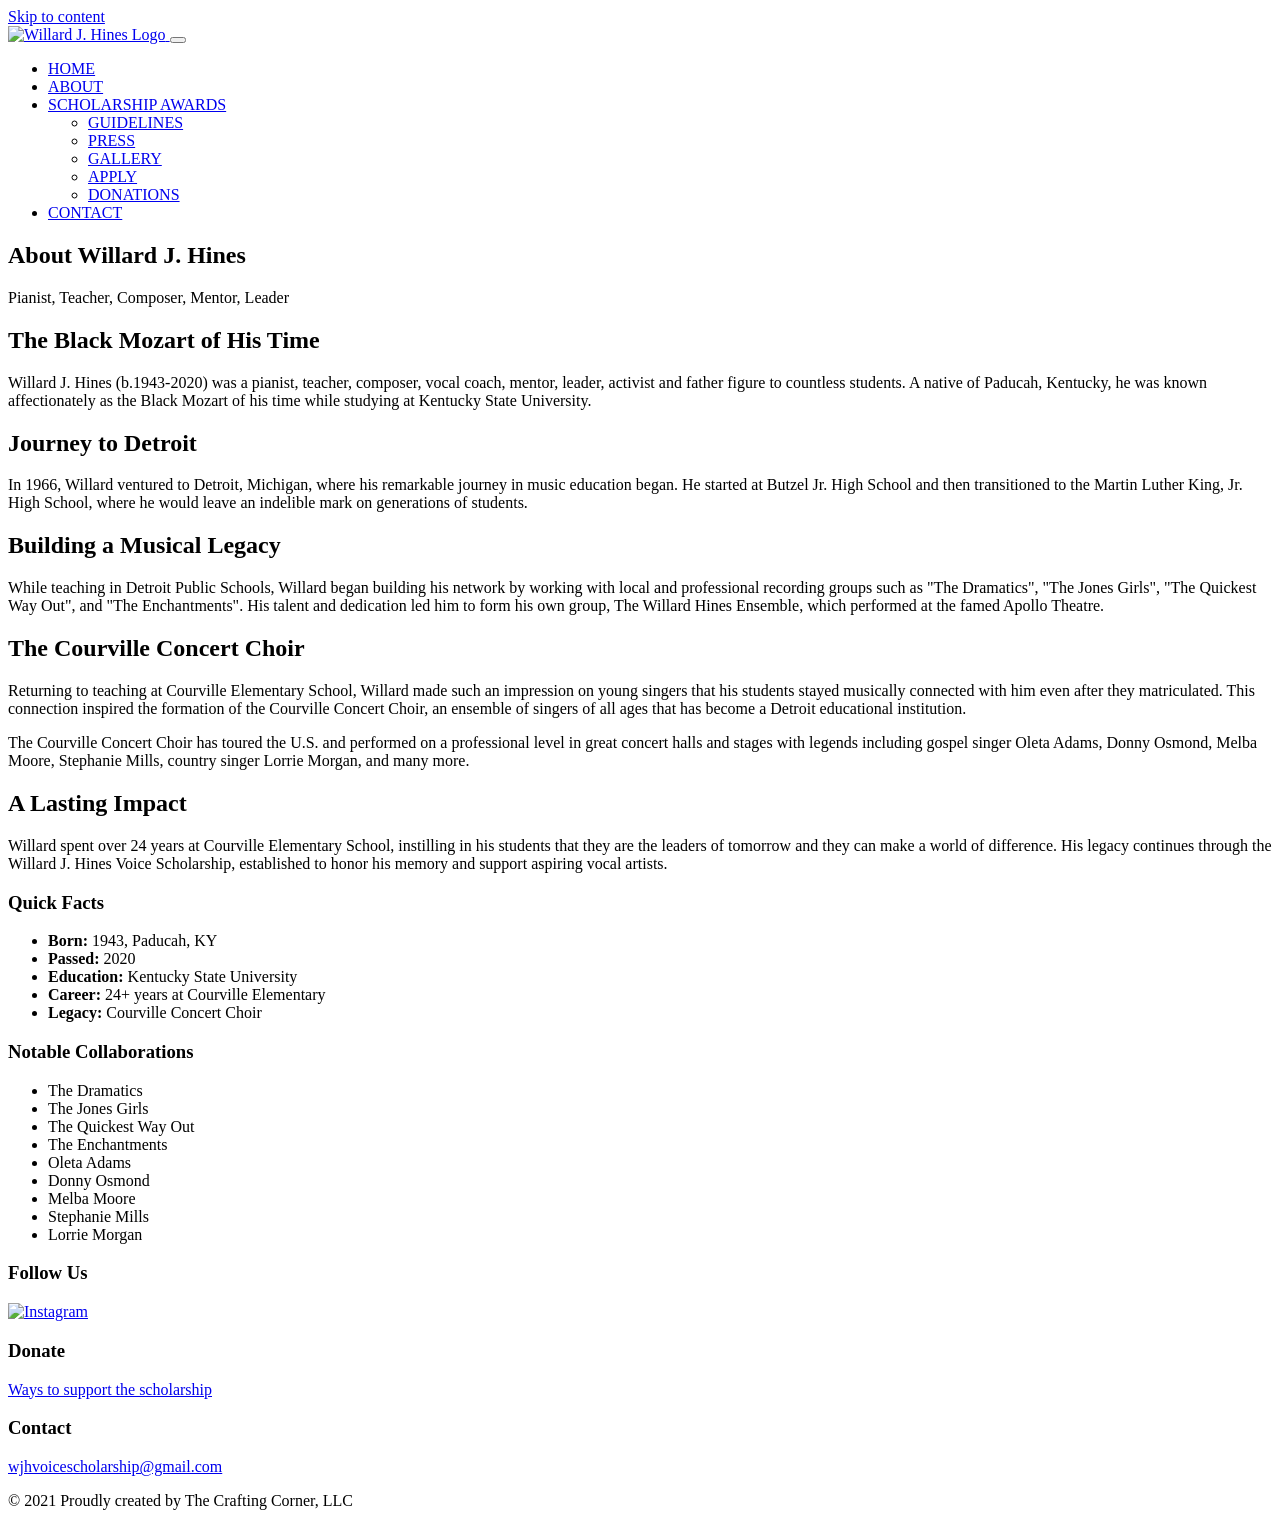
==== about.html @ 6c173ecb "Add files via upload" ====
<!DOCTYPE html>
<html lang="en">
<head>
    <meta charset="UTF-8">
    <meta name="viewport" content="width=device-width, initial-scale=1.0">
    <title>About | Willard J. Hines</title>
<meta name="description" content="Explore the life and legacy of Willard J. Hines and the Voice Scholarship supporting aspiring vocal artists.">
    <link rel="stylesheet" href="css/styles.css">
<link rel="stylesheet" href="css/pages.css">
    <link rel="preconnect" href="https://fonts.googleapis.com">
    <link rel="preconnect" href="https://fonts.gstatic.com" crossorigin>
    <link href="https://fonts.googleapis.com/css2?family=Cormorant+Garamond:wght@300;400;600;700&family=Montserrat:wght@300;400;500;600&display=swap" rel="stylesheet">
</head>
<body>
<a class="skip-link" href="#main-content">Skip to content</a>
    <nav class="main-nav">
        <div class="nav-container">
            <a href="index.html" class="logo">
                <img src="images/WJH_Logo.png" alt="Willard J. Hines Logo">
            </a>
            <button class="nav-toggle" aria-label="Toggle navigation" aria-expanded="false" aria-controls="nav-menu">
                <span></span>
                <span></span>
                <span></span>
            </button>
            <ul class="nav-menu" id="nav-menu">
                <li><a href="index.html">HOME</a></li>
                <li><a href="about.html" class="active">ABOUT</a></li>
                <li class="dropdown">
                    <a href="scholarship-awards.html">SCHOLARSHIP AWARDS</a>
                    <ul class="dropdown-menu">
                        <li><a href="guidelines.html">GUIDELINES</a></li>
                        <li><a href="press.html">PRESS</a></li>
                        <li><a href="gallery.html">GALLERY</a></li>
                        <li><a href="apply.html">APPLY</a></li>
                        <li><a href="donations.html">DONATIONS</a></li>
                    </ul>
                </li>
                <li><a href="contact.html">CONTACT</a></li>
            </ul>
        </div>
    </nav>

    <main id="main-content">
        <section class="page-header">
            <div class="container">
                <h1>About Willard J. Hines</h1>
                <p class="subtitle">Pianist, Teacher, Composer, Mentor, Leader</p>
            </div>
        </section>

        <section class="about-content">
            <div class="container">
                <div class="content-grid">
                    <div class="content-text">
                        <h2>The Black Mozart of His Time</h2>
                        <p>Willard J. Hines (b.1943-2020) was a pianist, teacher, composer, vocal coach, mentor, leader, activist and father figure to countless students. A native of Paducah, Kentucky, he was known affectionately as the Black Mozart of his time while studying at Kentucky State University.</p>
                        
                        <h2>Journey to Detroit</h2>
                        <p>In 1966, Willard ventured to Detroit, Michigan, where his remarkable journey in music education began. He started at Butzel Jr. High School and then transitioned to the Martin Luther King, Jr. High School, where he would leave an indelible mark on generations of students.</p>
                        
                        <h2>Building a Musical Legacy</h2>
                        <p>While teaching in Detroit Public Schools, Willard began building his network by working with local and professional recording groups such as "The Dramatics", "The Jones Girls", "The Quickest Way Out", and "The Enchantments". His talent and dedication led him to form his own group, The Willard Hines Ensemble, which performed at the famed Apollo Theatre.</p>
                        
                        <h2>The Courville Concert Choir</h2>
                        <p>Returning to teaching at Courville Elementary School, Willard made such an impression on young singers that his students stayed musically connected with him even after they matriculated. This connection inspired the formation of the Courville Concert Choir, an ensemble of singers of all ages that has become a Detroit educational institution.</p>
                        
                        <p>The Courville Concert Choir has toured the U.S. and performed on a professional level in great concert halls and stages with legends including gospel singer Oleta Adams, Donny Osmond, Melba Moore, Stephanie Mills, country singer Lorrie Morgan, and many more.</p>
                        
                        <h2>A Lasting Impact</h2>
                        <p>Willard spent over 24 years at Courville Elementary School, instilling in his students that they are the leaders of tomorrow and they can make a world of difference. His legacy continues through the Willard J. Hines Voice Scholarship, established to honor his memory and support aspiring vocal artists.</p>
                    </div>
                    
                    <div class="content-sidebar">
                        <div class="info-box">
                            <h3>Quick Facts</h3>
                            <ul>
                                <li><strong>Born:</strong> 1943, Paducah, KY</li>
                                <li><strong>Passed:</strong> 2020</li>
                                <li><strong>Education:</strong> Kentucky State University</li>
                                <li><strong>Career:</strong> 24+ years at Courville Elementary</li>
                                <li><strong>Legacy:</strong> Courville Concert Choir</li>
                            </ul>
                        </div>
                        
                        <div class="info-box">
                            <h3>Notable Collaborations</h3>
                            <ul>
                                <li>The Dramatics</li>
                                <li>The Jones Girls</li>
                                <li>The Quickest Way Out</li>
                                <li>The Enchantments</li>
                                <li>Oleta Adams</li>
                                <li>Donny Osmond</li>
                                <li>Melba Moore</li>
                                <li>Stephanie Mills</li>
                                <li>Lorrie Morgan</li>
                            </ul>
                        </div>
                    </div>
                </div>
            </div>
        </section>
    </main>

    <footer class="main-footer">
        <div class="footer-container">
            <div class="footer-column">
                <h3>Follow Us</h3>
                <div class="social-links">
                    <a href="https://www.instagram.com/wjh_scholarshipfund/" target="_blank" rel="noopener" aria-label="Instagram">
                        <img src="images/instagram.svg" alt="Instagram">
                    </a>
                </div>
            </div>
            
            <div class="footer-column">
                <h3>Donate</h3>
                <p><a href="donations.html">Ways to support the scholarship</a></p>
            </div>
            
            <div class="footer-column">
                <h3>Contact</h3>
                <p><a href="mailto:wjhvoicescholarship@gmail.com">wjhvoicescholarship@gmail.com</a></p>
            </div>
        </div>
        
        <div class="footer-bottom">
            <p>&copy; 2021 Proudly created by The Crafting Corner, LLC</p>
        </div>
    </footer>

    <script src="js/main.js"></script>
</body>
</html>
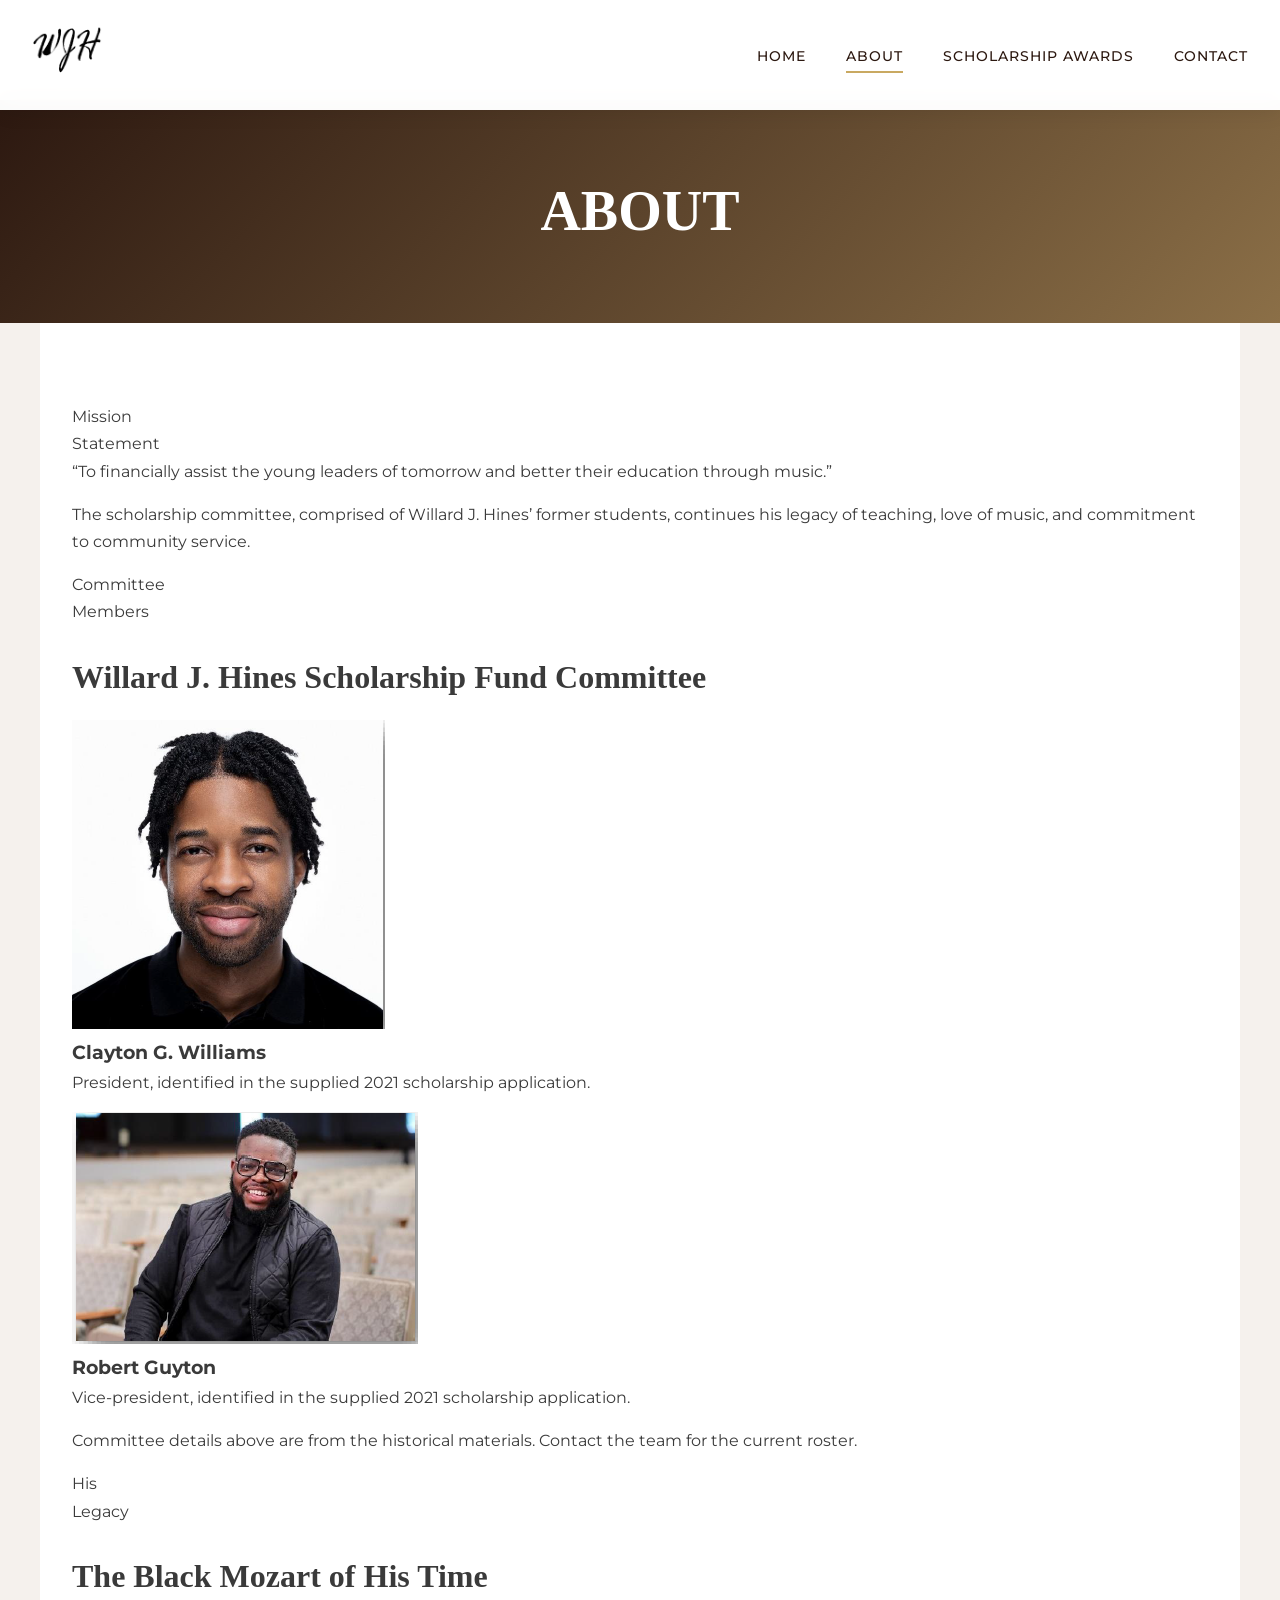
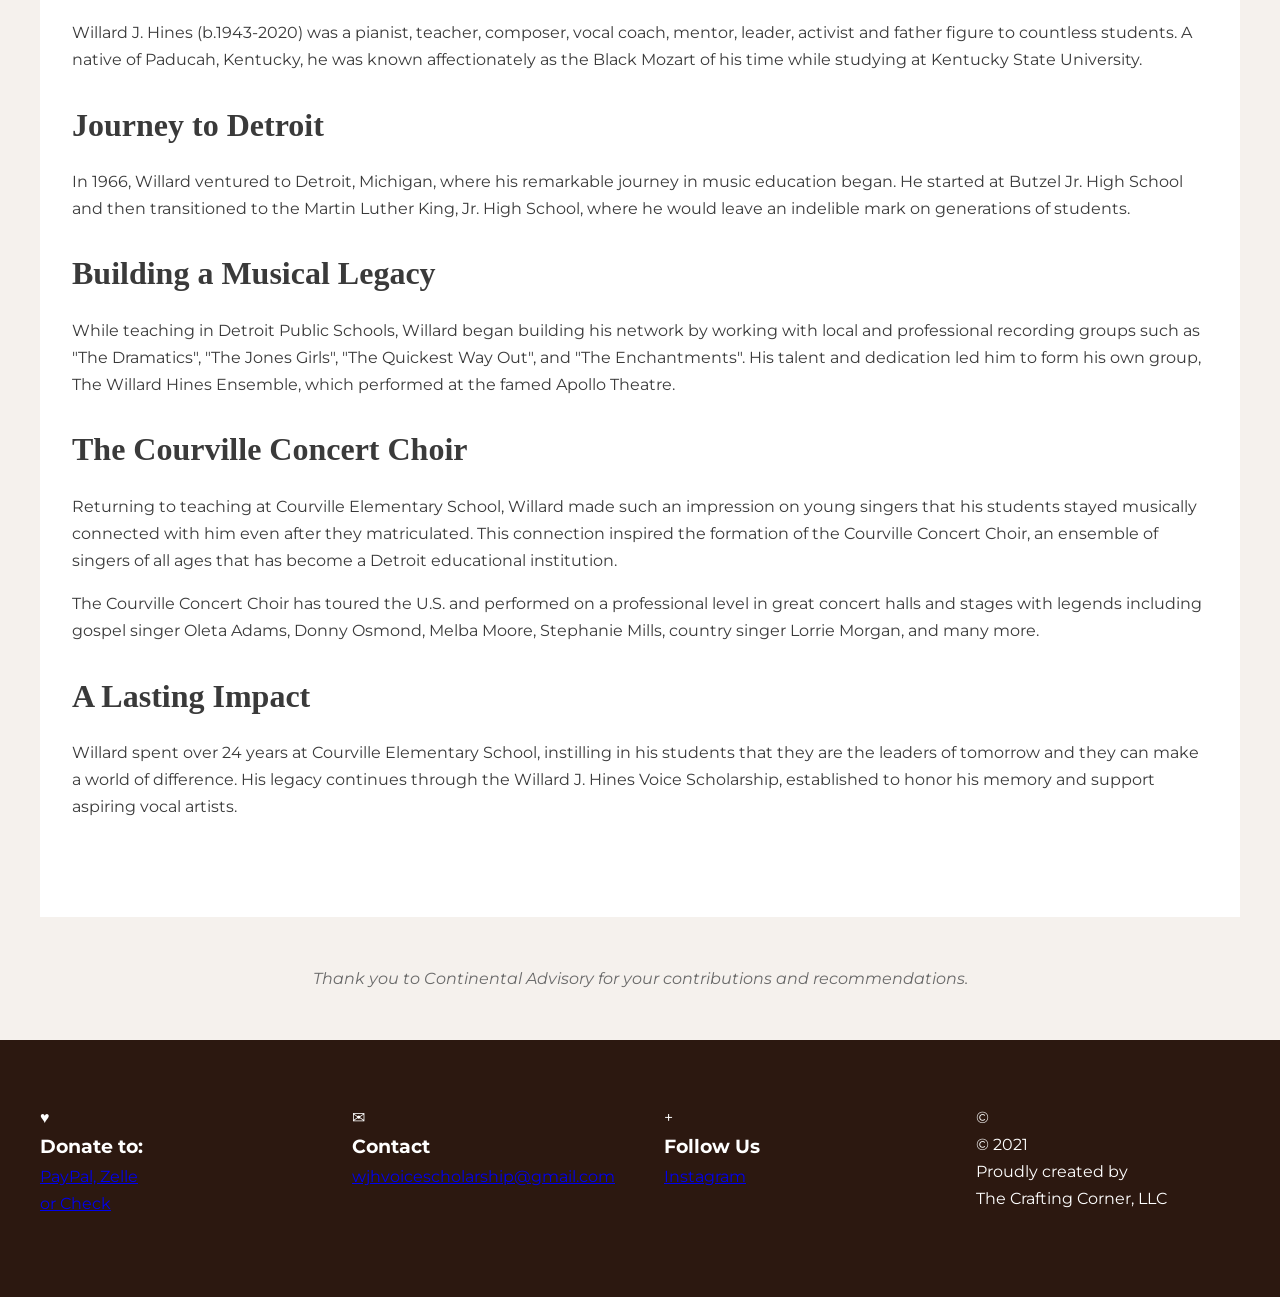
==== commit 94f1988a: "Add files via upload" ====
--- a/about.html
+++ b/about.html
@@ -9,9 +9,9 @@
 <link rel="stylesheet" href="css/pages.css">
     <link rel="preconnect" href="https://fonts.googleapis.com">
     <link rel="preconnect" href="https://fonts.gstatic.com" crossorigin>
-    <link href="https://fonts.googleapis.com/css2?family=Cormorant+Garamond:wght@300;400;600;700&family=Montserrat:wght@300;400;500;600&display=swap" rel="stylesheet">
+    <link href="https://fonts.googleapis.com/css2?family=Montserrat:wght@400;500;600;700&amp;display=swap" rel="stylesheet">
 </head>
-<body>
+<body class="page-about">
 <a class="skip-link" href="#main-content">Skip to content</a>
     <nav class="main-nav">
         <div class="nav-container">
@@ -41,18 +41,7 @@
         </div>
     </nav>
 
-    <main id="main-content">
-        <section class="page-header">
-            <div class="container">
-                <h1>About Willard J. Hines</h1>
-                <p class="subtitle">Pianist, Teacher, Composer, Mentor, Leader</p>
-            </div>
-        </section>
-
-        <section class="about-content">
-            <div class="container">
-                <div class="content-grid">
-                    <div class="content-text">
+    <main id="main-content"><section class="page-header"><div class="container"><h1>ABOUT</h1></div></section><section class="container about-content"><div class="editorial-row"><span class="red-badge">Mission<br>Statement</span><div><p class="mission-quote">“To financially assist the young leaders of tomorrow and better their education through music.”</p><p>The scholarship committee, comprised of Willard J. Hines’ former students, continues his legacy of teaching, love of music, and commitment to community service.</p></div></div><div class="editorial-row"><span class="red-badge">Committee<br>Members</span><div><h2>Willard J. Hines Scholarship Fund Committee</h2><div class="committee-member"><img src="images/archive-52.png" alt="Clayton G. Williams"><div><h3>Clayton G. Williams</h3><p>President, identified in the supplied 2021 scholarship application.</p></div></div><div class="committee-member"><img src="images/archive-55.png" alt="Robert Guyton"><div><h3>Robert Guyton</h3><p>Vice-president, identified in the supplied 2021 scholarship application.</p></div></div><p class="source-note">Committee details above are from the historical materials. Contact the team for the current roster.</p></div></div><div class="editorial-row"><span class="red-badge">His<br>Legacy</span><div>
                         <h2>The Black Mozart of His Time</h2>
                         <p>Willard J. Hines (b.1943-2020) was a pianist, teacher, composer, vocal coach, mentor, leader, activist and father figure to countless students. A native of Paducah, Kentucky, he was known affectionately as the Black Mozart of his time while studying at Kentucky State University.</p>
                         
@@ -69,66 +58,9 @@
                         
                         <h2>A Lasting Impact</h2>
                         <p>Willard spent over 24 years at Courville Elementary School, instilling in his students that they are the leaders of tomorrow and they can make a world of difference. His legacy continues through the Willard J. Hines Voice Scholarship, established to honor his memory and support aspiring vocal artists.</p>
-                    </div>
-                    
-                    <div class="content-sidebar">
-                        <div class="info-box">
-                            <h3>Quick Facts</h3>
-                            <ul>
-                                <li><strong>Born:</strong> 1943, Paducah, KY</li>
-                                <li><strong>Passed:</strong> 2020</li>
-                                <li><strong>Education:</strong> Kentucky State University</li>
-                                <li><strong>Career:</strong> 24+ years at Courville Elementary</li>
-                                <li><strong>Legacy:</strong> Courville Concert Choir</li>
-                            </ul>
-                        </div>
-                        
-                        <div class="info-box">
-                            <h3>Notable Collaborations</h3>
-                            <ul>
-                                <li>The Dramatics</li>
-                                <li>The Jones Girls</li>
-                                <li>The Quickest Way Out</li>
-                                <li>The Enchantments</li>
-                                <li>Oleta Adams</li>
-                                <li>Donny Osmond</li>
-                                <li>Melba Moore</li>
-                                <li>Stephanie Mills</li>
-                                <li>Lorrie Morgan</li>
-                            </ul>
-                        </div>
-                    </div>
-                </div>
-            </div>
-        </section>
-    </main>
+                    </div></div></section></main>
 
-    <footer class="main-footer">
-        <div class="footer-container">
-            <div class="footer-column">
-                <h3>Follow Us</h3>
-                <div class="social-links">
-                    <a href="https://www.instagram.com/wjh_scholarshipfund/" target="_blank" rel="noopener" aria-label="Instagram">
-                        <img src="images/instagram.svg" alt="Instagram">
-                    </a>
-                </div>
-            </div>
-            
-            <div class="footer-column">
-                <h3>Donate</h3>
-                <p><a href="donations.html">Ways to support the scholarship</a></p>
-            </div>
-            
-            <div class="footer-column">
-                <h3>Contact</h3>
-                <p><a href="mailto:wjhvoicescholarship@gmail.com">wjhvoicescholarship@gmail.com</a></p>
-            </div>
-        </div>
-        
-        <div class="footer-bottom">
-            <p>&copy; 2021 Proudly created by The Crafting Corner, LLC</p>
-        </div>
-    </footer>
+    <section class="acknowledgment"><p>Thank you to Continental Advisory for your contributions and recommendations.</p></section><footer class="main-footer"><div class="footer-container"><div class="footer-item"><span class="footer-icon" aria-hidden="true">♥</span><div><h3>Donate to:</h3><a href="donations.html">PayPal, Zelle<br>or Check</a></div></div><div class="footer-item"><span class="footer-icon" aria-hidden="true">✉</span><div><h3>Contact</h3><a href="mailto:wjhvoicescholarship@gmail.com">wjhvoicescholarship@gmail.com</a></div></div><div class="footer-item"><span class="footer-icon" aria-hidden="true">+</span><div><h3>Follow Us</h3><a href="https://www.instagram.com/wjh_scholarshipfund/" target="_blank" rel="noopener">Instagram</a></div></div><div class="footer-item"><span class="footer-icon" aria-hidden="true">©</span><div><p>© 2021<br>Proudly created by<br>The Crafting Corner, LLC</p></div></div></div></footer>
 
     <script src="js/main.js"></script>
 </body>
--- a/css/styles.css
+++ b/css/styles.css
@@ -0,0 +1,647 @@
+:root {
+    --color-primary: #2c1810;
+    --color-secondary: #8b6f47;
+    --color-accent: #c9a961;
+    --color-light: #f5f1ed;
+    --color-white: #ffffff;
+    --color-text: #3a3a3a;
+    --color-text-light: #6a6a6a;
+    
+    --font-display: 'Cormorant Garamond', serif;
+    --font-body: 'Montserrat', sans-serif;
+    
+    --transition-smooth: all 0.4s cubic-bezier(0.4, 0, 0.2, 1);
+    --transition-quick: all 0.2s ease;
+}
+
+* {
+    margin: 0;
+    padding: 0;
+    box-sizing: border-box;
+}
+
+html {
+    scroll-behavior: smooth;
+}
+
+body {
+    font-family: var(--font-body);
+    color: var(--color-text);
+    background-color: var(--color-light);
+    line-height: 1.7;
+    font-size: 16px;
+    overflow-x: hidden;
+}
+
+/* Navigation */
+.main-nav {
+    position: fixed;
+    top: 0;
+    left: 0;
+    right: 0;
+    background: rgba(255, 255, 255, 0.98);
+    backdrop-filter: blur(10px);
+    z-index: 1000;
+    box-shadow: 0 2px 20px rgba(0, 0, 0, 0.08);
+    animation: slideDown 0.6s ease-out;
+}
+
+@keyframes slideDown {
+    from {
+        transform: translateY(-100%);
+        opacity: 0;
+    }
+    to {
+        transform: translateY(0);
+        opacity: 1;
+    }
+}
+
+.nav-container {
+    max-width: 1400px;
+    margin: 0 auto;
+    padding: 1rem 2rem;
+    display: flex;
+    justify-content: space-between;
+    align-items: center;
+}
+
+.logo img {
+    height: 70px;
+    width: auto;
+    transition: var(--transition-smooth);
+}
+
+.logo:hover img {
+    transform: scale(1.05);
+}
+
+.nav-toggle {
+    display: none;
+    flex-direction: column;
+    background: none;
+    border: none;
+    cursor: pointer;
+    padding: 0.5rem;
+}
+
+.nav-toggle span {
+    width: 25px;
+    height: 2px;
+    background: var(--color-primary);
+    margin: 3px 0;
+    transition: var(--transition-quick);
+}
+
+.nav-menu {
+    display: flex;
+    list-style: none;
+    gap: 2.5rem;
+    align-items: center;
+}
+
+.nav-menu a {
+    color: var(--color-primary);
+    text-decoration: none;
+    font-weight: 500;
+    font-size: 0.9rem;
+    letter-spacing: 1px;
+    position: relative;
+    padding: 0.5rem 0;
+    transition: var(--transition-quick);
+}
+
+.nav-menu a::after {
+    content: '';
+    position: absolute;
+    bottom: 0;
+    left: 0;
+    width: 0;
+    height: 2px;
+    background: var(--color-accent);
+    transition: var(--transition-smooth);
+}
+
+.nav-menu a:hover::after,
+.nav-menu a.active::after {
+    width: 100%;
+}
+
+.dropdown {
+    position: relative;
+}
+
+.dropdown-menu {
+    position: absolute;
+    top: 100%;
+    left: 0;
+    background: white;
+    box-shadow: 0 8px 30px rgba(0, 0, 0, 0.12);
+    list-style: none;
+    padding: 1rem 0;
+    min-width: 200px;
+    opacity: 0;
+    visibility: hidden;
+    transform: translateY(-10px);
+    transition: var(--transition-smooth);
+}
+
+.dropdown:hover .dropdown-menu {
+    opacity: 1;
+    visibility: visible;
+    transform: translateY(0);
+}
+
+.dropdown-menu li {
+    padding: 0;
+}
+
+.dropdown-menu a {
+    display: block;
+    padding: 0.75rem 1.5rem;
+    color: var(--color-text);
+    font-size: 0.85rem;
+}
+
+.dropdown-menu a:hover {
+    background: var(--color-light);
+    color: var(--color-primary);
+}
+
+/* Hero Section */
+.hero {
+    margin-top: 100px;
+    padding: 4rem 2rem;
+    background: linear-gradient(135deg, #f5f1ed 0%, #e8dfd5 100%);
+    position: relative;
+    overflow: hidden;
+}
+
+.hero::before {
+    content: '';
+    position: absolute;
+    top: -50%;
+    right: -10%;
+    width: 500px;
+    height: 500px;
+    background: radial-gradient(circle, rgba(201, 169, 97, 0.1) 0%, transparent 70%);
+    border-radius: 50%;
+    animation: float 20s ease-in-out infinite;
+}
+
+@keyframes float {
+    0%, 100% { transform: translate(0, 0) rotate(0deg); }
+    50% { transform: translate(-30px, -30px) rotate(180deg); }
+}
+
+.hero-content {
+    max-width: 1200px;
+    margin: 0 auto;
+    display: flex;
+    align-items: center;
+    gap: 4rem;
+    animation: fadeInUp 1s ease-out 0.3s both;
+}
+
+@keyframes fadeInUp {
+    from {
+        opacity: 0;
+        transform: translateY(40px);
+    }
+    to {
+        opacity: 1;
+        transform: translateY(0);
+    }
+}
+
+.hero-image {
+    flex: 0 0 auto;
+    position: relative;
+}
+
+.hero-image img {
+    width: 350px;
+    height: 350px;
+    object-fit: cover;
+    border-radius: 50%;
+    border: 8px solid var(--color-white);
+    box-shadow: 0 20px 60px rgba(0, 0, 0, 0.15);
+    transition: var(--transition-smooth);
+}
+
+.hero-image:hover img {
+    transform: scale(1.05);
+    box-shadow: 0 25px 80px rgba(0, 0, 0, 0.2);
+}
+
+.hero-text {
+    flex: 1;
+}
+
+.hero-title {
+    font-family: var(--font-display);
+    font-size: 5rem;
+    font-weight: 700;
+    color: var(--color-primary);
+    line-height: 1.1;
+    margin-bottom: 1rem;
+    letter-spacing: 2px;
+}
+
+.hero-years {
+    font-family: var(--font-display);
+    font-size: 2rem;
+    font-weight: 300;
+    color: var(--color-secondary);
+    font-style: italic;
+}
+
+/* Quick Links */
+.quick-links {
+    padding: 4rem 2rem;
+    background: var(--color-white);
+}
+
+.container {
+    max-width: 1200px;
+    margin: 0 auto;
+}
+
+.links-grid {
+    display: grid;
+    grid-template-columns: repeat(auto-fit, minmax(250px, 1fr));
+    gap: 2rem;
+}
+
+.link-card {
+    background: linear-gradient(135deg, var(--color-primary) 0%, var(--color-secondary) 100%);
+    padding: 3rem 2rem;
+    text-align: center;
+    text-decoration: none;
+    color: var(--color-white);
+    border-radius: 8px;
+    transition: var(--transition-smooth);
+    position: relative;
+    overflow: hidden;
+    animation: fadeInUp 0.6s ease-out both;
+}
+
+.link-card:nth-child(1) { animation-delay: 0.1s; }
+.link-card:nth-child(2) { animation-delay: 0.2s; }
+.link-card:nth-child(3) { animation-delay: 0.3s; }
+.link-card:nth-child(4) { animation-delay: 0.4s; }
+.link-card:nth-child(5) { animation-delay: 0.5s; }
+.link-card:nth-child(6) { animation-delay: 0.6s; }
+
+.link-card::before {
+    content: '';
+    position: absolute;
+    top: 0;
+    left: -100%;
+    width: 100%;
+    height: 100%;
+    background: linear-gradient(90deg, transparent, rgba(255, 255, 255, 0.2), transparent);
+    transition: left 0.5s;
+}
+
+.link-card:hover::before {
+    left: 100%;
+}
+
+.link-card:hover {
+    transform: translateY(-10px);
+    box-shadow: 0 20px 40px rgba(0, 0, 0, 0.2);
+}
+
+.link-title {
+    font-family: var(--font-display);
+    font-size: 1.6rem;
+    font-weight: 600;
+    letter-spacing: 2px;
+}
+
+/* Biography Section */
+.biography {
+    padding: 5rem 2rem;
+    background: var(--color-light);
+    position: relative;
+}
+
+.biography::before {
+    content: '♪';
+    position: absolute;
+    top: 5%;
+    left: 5%;
+    font-size: 10rem;
+    color: var(--color-accent);
+    opacity: 0.05;
+    font-family: var(--font-display);
+}
+
+.biography::after {
+    content: '♫';
+    position: absolute;
+    bottom: 10%;
+    right: 5%;
+    font-size: 8rem;
+    color: var(--color-accent);
+    opacity: 0.05;
+    font-family: var(--font-display);
+}
+
+.bio-content {
+    max-width: 900px;
+    margin: 0 auto;
+    animation: fadeInUp 0.8s ease-out 0.2s both;
+}
+
+.signature {
+    text-align: center;
+    margin-bottom: 3rem;
+}
+
+.signature img {
+    max-width: 300px;
+    height: auto;
+    filter: contrast(1.1);
+}
+
+.bio-content p {
+    font-size: 1.05rem;
+    line-height: 1.9;
+    text-align: justify;
+    color: var(--color-text);
+    text-indent: 2rem;
+}
+
+/* Photo Gallery */
+.photo-gallery {
+    padding: 5rem 2rem;
+    background: var(--color-white);
+}
+
+.gallery-grid {
+    display: grid;
+    grid-template-columns: repeat(auto-fit, minmax(300px, 1fr));
+    gap: 2rem;
+}
+
+.gallery-item {
+    position: relative;
+    overflow: hidden;
+    border-radius: 8px;
+    box-shadow: 0 10px 30px rgba(0, 0, 0, 0.1);
+    animation: fadeInUp 0.6s ease-out both;
+}
+
+.gallery-item:nth-child(1) { animation-delay: 0.1s; }
+.gallery-item:nth-child(2) { animation-delay: 0.2s; }
+.gallery-item:nth-child(3) { animation-delay: 0.3s; }
+.gallery-item:nth-child(4) { animation-delay: 0.4s; }
+.gallery-item:nth-child(5) { animation-delay: 0.5s; }
+.gallery-item:nth-child(6) { animation-delay: 0.6s; }
+
+.gallery-item img {
+    width: 100%;
+    height: 300px;
+    object-fit: cover;
+    transition: var(--transition-smooth);
+}
+
+.gallery-item:hover img {
+    transform: scale(1.1);
+}
+
+.gallery-item::after {
+    content: '';
+    position: absolute;
+    inset: 0;
+    background: linear-gradient(to top, rgba(44, 24, 16, 0.7) 0%, transparent 50%);
+    opacity: 0;
+    transition: var(--transition-smooth);
+}
+
+.gallery-item:hover::after {
+    opacity: 1;
+}
+
+/* Acknowledgment */
+.acknowledgment {
+    padding: 3rem 2rem;
+    background: var(--color-light);
+    text-align: center;
+}
+
+.acknowledgment p {
+    font-size: 1rem;
+    color: var(--color-text-light);
+    font-style: italic;
+}
+
+.acknowledgment a {
+    color: var(--color-secondary);
+    text-decoration: none;
+    font-weight: 500;
+    transition: var(--transition-quick);
+}
+
+.acknowledgment a:hover {
+    color: var(--color-accent);
+}
+
+/* Footer */
+.main-footer {
+    background: var(--color-primary);
+    color: var(--color-white);
+    padding: 4rem 2rem 2rem;
+}
+
+.footer-container {
+    max-width: 1200px;
+    margin: 0 auto;
+    display: grid;
+    grid-template-columns: repeat(auto-fit, minmax(250px, 1fr));
+    gap: 3rem;
+    margin-bottom: 3rem;
+}
+
+.footer-column h3 {
+    font-family: var(--font-display);
+    font-size: 1.5rem;
+    margin-bottom: 1rem;
+    color: var(--color-accent);
+}
+
+.footer-column p {
+    font-size: 0.95rem;
+    line-height: 1.6;
+}
+
+.footer-column a {
+    color: var(--color-white);
+    text-decoration: none;
+    transition: var(--transition-quick);
+}
+
+.footer-column a:hover {
+    color: var(--color-accent);
+}
+
+.social-links {
+    display: flex;
+    gap: 1rem;
+}
+
+.social-links a {
+    display: inline-block;
+    width: 40px;
+    height: 40px;
+    background: var(--color-secondary);
+    border-radius: 50%;
+    display: flex;
+    align-items: center;
+    justify-content: center;
+    transition: var(--transition-smooth);
+}
+
+.social-links a:hover {
+    background: var(--color-accent);
+    transform: translateY(-5px);
+}
+
+.social-links img {
+    width: 20px;
+    height: 20px;
+    filter: brightness(0) invert(1);
+}
+
+.footer-bottom {
+    text-align: center;
+    padding-top: 2rem;
+    border-top: 1px solid rgba(255, 255, 255, 0.1);
+    font-size: 0.9rem;
+    color: rgba(255, 255, 255, 0.7);
+}
+
+/* Responsive Design */
+@media (max-width: 1024px) {
+    .hero-content {
+        flex-direction: column;
+        text-align: center;
+    }
+    
+    .hero-title {
+        font-size: 4rem;
+    }
+    
+    .links-grid {
+        grid-template-columns: repeat(2, 1fr);
+    }
+}
+
+@media (max-width: 768px) {
+    .nav-toggle {
+        display: flex;
+    }
+    
+    .nav-menu {
+        position: absolute;
+        top: 100%;
+        left: 0;
+        right: 0;
+        background: white;
+        flex-direction: column;
+        padding: 2rem;
+        gap: 1.5rem;
+        box-shadow: 0 10px 30px rgba(0, 0, 0, 0.1);
+        transform: translateX(-100%);
+        transition: var(--transition-smooth);
+    }
+    
+    .nav-menu.active {
+        transform: translateX(0);
+    }
+    
+    .dropdown-menu {
+        position: static;
+        opacity: 1;
+        visibility: visible;
+        transform: none;
+        box-shadow: none;
+        background: var(--color-light);
+        margin-top: 0.5rem;
+    }
+    
+    .hero {
+        margin-top: 80px;
+        padding: 3rem 1rem;
+    }
+    
+    .hero-image img {
+        width: 250px;
+        height: 250px;
+    }
+    
+    .hero-title {
+        font-size: 3rem;
+    }
+    
+    .hero-years {
+        font-size: 1.5rem;
+    }
+    
+    .links-grid {
+        grid-template-columns: 1fr;
+    }
+    
+    .gallery-grid {
+        grid-template-columns: 1fr;
+    }
+}
+
+@media (max-width: 480px) {
+    .hero-title {
+        font-size: 2.5rem;
+    }
+    
+    .link-title {
+        font-size: 1.3rem;
+    }
+}
+
+/* Publishing and accessibility fixes */
+img { max-width: 100%; }
+a, p { overflow-wrap: anywhere; }
+:focus-visible { outline: 3px solid var(--color-secondary); outline-offset: 4px; }
+.skip-link { position: fixed; top: -100px; left: 1rem; z-index: 2000; background: white; padding: 1rem; }
+.skip-link:focus { top: 1rem; }
+.dropdown:focus-within .dropdown-menu { opacity: 1; visibility: visible; transform: none; }
+.hero::before { pointer-events: none; }
+.hero-content { position: relative; }
+.notice { padding: 1rem; background: var(--color-light); border-left: 4px solid var(--color-accent); margin-bottom: 2rem; }
+fieldset { border: 0; min-width: 0; }
+legend { font-weight: 600; margin-bottom: 1rem; }
+button:disabled { cursor: default; opacity: .6; }
+.form-group input[type="checkbox"] { width: auto; }
+.quick-links h2, .bio-content h2 { font-family: var(--font-display); font-size: 2.5rem; margin-bottom: 1.5rem; }
+@media (max-width: 768px) {
+ .nav-menu { visibility: hidden; max-height: calc(100dvh - 100px); overflow-y: auto; align-items: stretch; }
+ .nav-menu.active { visibility: visible; }
+ .nav-container { padding: .75rem 1rem; }
+ .logo img { height: 60px; }
+ .page-header { margin-top: 84px; }
+ .hero { margin-top: 84px; }
+ .hero-image img { width: min(250px, 75vw); height: min(250px, 75vw); }
+ .footer-container { grid-template-columns: minmax(0, 1fr); }
+ .contact-form, .application-form { padding: 1rem; }
+ .btn, .btn-large { padding: 1rem 1.25rem; max-width: 100%; }
+ .content-grid, .contact-grid { gap: 2rem; }
+}
+@media (prefers-reduced-motion: reduce) {
+ *, *::before, *::after { animation: none !important; transition: none !important; scroll-behavior: auto !important; }
+}
+
+figcaption { padding: .75rem 1rem; background: var(--color-light); font-size: .9rem; }
+.gallery-grid { margin-top: 2rem; }
+.about-content h2 { font-family: var(--font-display); margin: 1.5rem 0 1rem; font-size: 2rem; }
+.about-content p { margin-bottom: 1rem; }
--- a/css/pages.css
+++ b/css/pages.css
@@ -0,0 +1,482 @@
+/* Page Header Styles */
+.page-header {
+    margin-top: 100px;
+    padding: 4rem 2rem 3rem;
+    background: linear-gradient(135deg, var(--color-primary) 0%, var(--color-secondary) 100%);
+    color: var(--color-white);
+    text-align: center;
+}
+
+.page-header h1 {
+    font-family: var(--font-display);
+    font-size: 3.5rem;
+    font-weight: 700;
+    margin-bottom: 1rem;
+    animation: fadeInUp 0.8s ease-out;
+}
+
+.page-header .subtitle {
+    font-size: 1.3rem;
+    font-weight: 300;
+    opacity: 0.9;
+    animation: fadeInUp 0.8s ease-out 0.2s both;
+}
+
+/* About Page Styles */
+.about-content {
+    padding: 5rem 2rem;
+    background: var(--color-white);
+}
+
+.content-grid {
+    display: grid;
+    grid-template-columns: 2fr 1fr;
+    gap: 4rem;
+    max-width: 1200px;
+    margin: 0 auto;
+}
+
+.content-text h2 {
+    font-family: var(--font-display);
+    font-size: 2.2rem;
+    color: var(--color-primary);
+    margin-top: 2.5rem;
+    margin-bottom: 1rem;
+}
+
+.content-text h2:first-child {
+    margin-top: 0;
+}
+
+.content-text p {
+    font-size: 1.05rem;
+    line-height: 1.9;
+    margin-bottom: 1.5rem;
+    color: var(--color-text);
+}
+
+.content-sidebar {
+    display: flex;
+    flex-direction: column;
+    gap: 2rem;
+}
+
+.info-box {
+    background: var(--color-light);
+    padding: 2rem;
+    border-radius: 8px;
+    border-left: 4px solid var(--color-accent);
+}
+
+.info-box h3 {
+    font-family: var(--font-display);
+    font-size: 1.5rem;
+    color: var(--color-primary);
+    margin-bottom: 1rem;
+}
+
+.info-box ul {
+    list-style: none;
+    padding: 0;
+}
+
+.info-box ul li {
+    padding: 0.5rem 0;
+    border-bottom: 1px solid rgba(0, 0, 0, 0.05);
+}
+
+.info-box ul li:last-child {
+    border-bottom: none;
+}
+
+.info-box ul li strong {
+    color: var(--color-secondary);
+    display: inline-block;
+    min-width: 100px;
+}
+
+/* Scholarship Awards Page */
+.scholarship-intro {
+    padding: 4rem 2rem;
+    background: var(--color-light);
+}
+
+.scholarship-intro .container {
+    max-width: 900px;
+    text-align: center;
+}
+
+.scholarship-intro h2 {
+    font-family: var(--font-display);
+    font-size: 2.5rem;
+    color: var(--color-primary);
+    margin-bottom: 1.5rem;
+}
+
+.scholarship-intro p {
+    font-size: 1.1rem;
+    line-height: 1.8;
+    color: var(--color-text);
+}
+
+/* Guidelines Page */
+.guidelines-section {
+    padding: 4rem 2rem;
+    background: var(--color-white);
+}
+
+.guidelines-list {
+    max-width: 900px;
+    margin: 0 auto;
+}
+
+.guideline-item {
+    background: var(--color-light);
+    padding: 2rem;
+    margin-bottom: 2rem;
+    border-radius: 8px;
+    border-left: 4px solid var(--color-accent);
+}
+
+.guideline-item h3 {
+    font-family: var(--font-display);
+    font-size: 1.8rem;
+    color: var(--color-primary);
+    margin-bottom: 1rem;
+}
+
+.guideline-item p, .guideline-item ul {
+    font-size: 1.05rem;
+    line-height: 1.8;
+    color: var(--color-text);
+}
+
+.guideline-item ul {
+    margin-left: 1.5rem;
+    margin-top: 1rem;
+}
+
+/* Contact Page */
+.contact-content {
+    padding: 5rem 2rem;
+    background: var(--color-white);
+}
+
+.contact-grid {
+    display: grid;
+    grid-template-columns: 1fr 1fr;
+    gap: 4rem;
+    max-width: 1200px;
+    margin: 0 auto;
+}
+
+.contact-info h2 {
+    font-family: var(--font-display);
+    font-size: 2.5rem;
+    color: var(--color-primary);
+    margin-bottom: 2rem;
+}
+
+.contact-details {
+    display: flex;
+    flex-direction: column;
+    gap: 2rem;
+}
+
+.contact-item {
+    display: flex;
+    align-items: flex-start;
+    gap: 1rem;
+}
+
+.contact-icon {
+    width: 40px;
+    height: 40px;
+    background: var(--color-accent);
+    border-radius: 50%;
+    display: flex;
+    align-items: center;
+    justify-content: center;
+    flex-shrink: 0;
+}
+
+.contact-item-content h3 {
+    font-family: var(--font-display);
+    font-size: 1.3rem;
+    color: var(--color-secondary);
+    margin-bottom: 0.5rem;
+}
+
+.contact-item-content p {
+    color: var(--color-text);
+}
+
+.contact-item-content a {
+    color: var(--color-primary);
+    text-decoration: none;
+    transition: var(--transition-quick);
+}
+
+.contact-item-content a:hover {
+    color: var(--color-accent);
+}
+
+/* Contact Form */
+.contact-form {
+    background: var(--color-light);
+    padding: 3rem;
+    border-radius: 8px;
+}
+
+.contact-form h2 {
+    font-family: var(--font-display);
+    font-size: 2rem;
+    color: var(--color-primary);
+    margin-bottom: 2rem;
+}
+
+.form-group {
+    margin-bottom: 1.5rem;
+}
+
+.form-group label {
+    display: block;
+    margin-bottom: 0.5rem;
+    color: var(--color-text);
+    font-weight: 500;
+}
+
+.form-group input,
+.form-group textarea,
+.form-group select {
+    width: 100%;
+    padding: 0.75rem 1rem;
+    border: 2px solid transparent;
+    background: var(--color-white);
+    border-radius: 4px;
+    font-family: var(--font-body);
+    font-size: 1rem;
+    transition: var(--transition-quick);
+}
+
+.form-group input:focus,
+.form-group textarea:focus,
+.form-group select:focus {
+    outline: none;
+    border-color: var(--color-accent);
+}
+
+.form-group textarea {
+    min-height: 150px;
+    resize: vertical;
+}
+
+.form-group input.error,
+.form-group textarea.error,
+.form-group select.error {
+    border-color: #dc3545;
+}
+
+.btn {
+    display: inline-block;
+    padding: 1rem 3rem;
+    background: linear-gradient(135deg, var(--color-primary) 0%, var(--color-secondary) 100%);
+    color: var(--color-white);
+    border: none;
+    border-radius: 4px;
+    font-family: var(--font-body);
+    font-size: 1rem;
+    font-weight: 600;
+    letter-spacing: 1px;
+    cursor: pointer;
+    transition: var(--transition-smooth);
+    text-decoration: none;
+    text-align: center;
+}
+
+.btn:hover {
+    transform: translateY(-3px);
+    box-shadow: 0 10px 30px rgba(0, 0, 0, 0.2);
+}
+
+.btn-large {
+    padding: 1.25rem 4rem;
+    font-size: 1.1rem;
+}
+
+.success-message {
+    background: #28a745;
+    color: white;
+    padding: 1rem;
+    border-radius: 4px;
+    margin-top: 1rem;
+    text-align: center;
+}
+
+/* Gallery Page */
+.gallery-page {
+    padding: 4rem 2rem;
+    background: var(--color-white);
+}
+
+.gallery-page .gallery-grid {
+    max-width: 1400px;
+    margin: 0 auto;
+}
+
+/* Press Page */
+.press-section {
+    padding: 4rem 2rem;
+    background: var(--color-white);
+}
+
+.press-items {
+    max-width: 1000px;
+    margin: 0 auto;
+}
+
+.press-item {
+    background: var(--color-light);
+    padding: 2.5rem;
+    margin-bottom: 2rem;
+    border-radius: 8px;
+    border-left: 4px solid var(--color-accent);
+}
+
+.press-item h3 {
+    font-family: var(--font-display);
+    font-size: 1.8rem;
+    color: var(--color-primary);
+    margin-bottom: 0.5rem;
+}
+
+.press-meta {
+    color: var(--color-text-light);
+    font-size: 0.9rem;
+    margin-bottom: 1rem;
+}
+
+.press-item p {
+    font-size: 1.05rem;
+    line-height: 1.8;
+    color: var(--color-text);
+}
+
+.press-link {
+    display: inline-block;
+    margin-top: 1rem;
+    color: var(--color-secondary);
+    text-decoration: none;
+    font-weight: 600;
+    transition: var(--transition-quick);
+}
+
+.press-link:hover {
+    color: var(--color-accent);
+}
+
+/* Donations Page */
+.donations-section {
+    padding: 4rem 2rem;
+    background: var(--color-white);
+}
+
+.donations-content {
+    max-width: 900px;
+    margin: 0 auto;
+}
+
+.donation-methods {
+    display: grid;
+    grid-template-columns: repeat(auto-fit, minmax(250px, 1fr));
+    gap: 2rem;
+    margin: 3rem 0;
+}
+
+.donation-card {
+    background: var(--color-light);
+    padding: 2.5rem;
+    border-radius: 8px;
+    text-align: center;
+    border-top: 4px solid var(--color-accent);
+}
+
+.donation-card h3 {
+    font-family: var(--font-display);
+    font-size: 1.8rem;
+    color: var(--color-primary);
+    margin-bottom: 1rem;
+}
+
+.donation-card p {
+    font-size: 1.05rem;
+    line-height: 1.8;
+    color: var(--color-text);
+    margin-bottom: 1.5rem;
+}
+
+/* Apply Page */
+.apply-section {
+    padding: 4rem 2rem;
+    background: var(--color-white);
+}
+
+.application-form {
+    max-width: 800px;
+    margin: 0 auto;
+    background: var(--color-light);
+    padding: 3rem;
+    border-radius: 8px;
+}
+
+.application-form h2 {
+    font-family: var(--font-display);
+    font-size: 2.5rem;
+    color: var(--color-primary);
+    margin-bottom: 2rem;
+    text-align: center;
+}
+
+.form-section {
+    margin-bottom: 3rem;
+}
+
+.form-section h3 {
+    font-family: var(--font-display);
+    font-size: 1.8rem;
+    color: var(--color-secondary);
+    margin-bottom: 1.5rem;
+    padding-bottom: 0.5rem;
+    border-bottom: 2px solid var(--color-accent);
+}
+
+/* Responsive for additional pages */
+@media (max-width: 1024px) {
+    .content-grid,
+    .contact-grid {
+        grid-template-columns: 1fr;
+    }
+    
+    .content-sidebar {
+        flex-direction: row;
+    }
+}
+
+@media (max-width: 768px) {
+    .page-header h1 {
+        font-size: 2.5rem;
+    }
+    
+    .content-sidebar {
+        flex-direction: column;
+    }
+    
+    .donation-methods {
+        grid-template-columns: 1fr;
+    }
+    
+    .contact-form,
+    .application-form {
+        padding: 2rem;
+    }
+}
